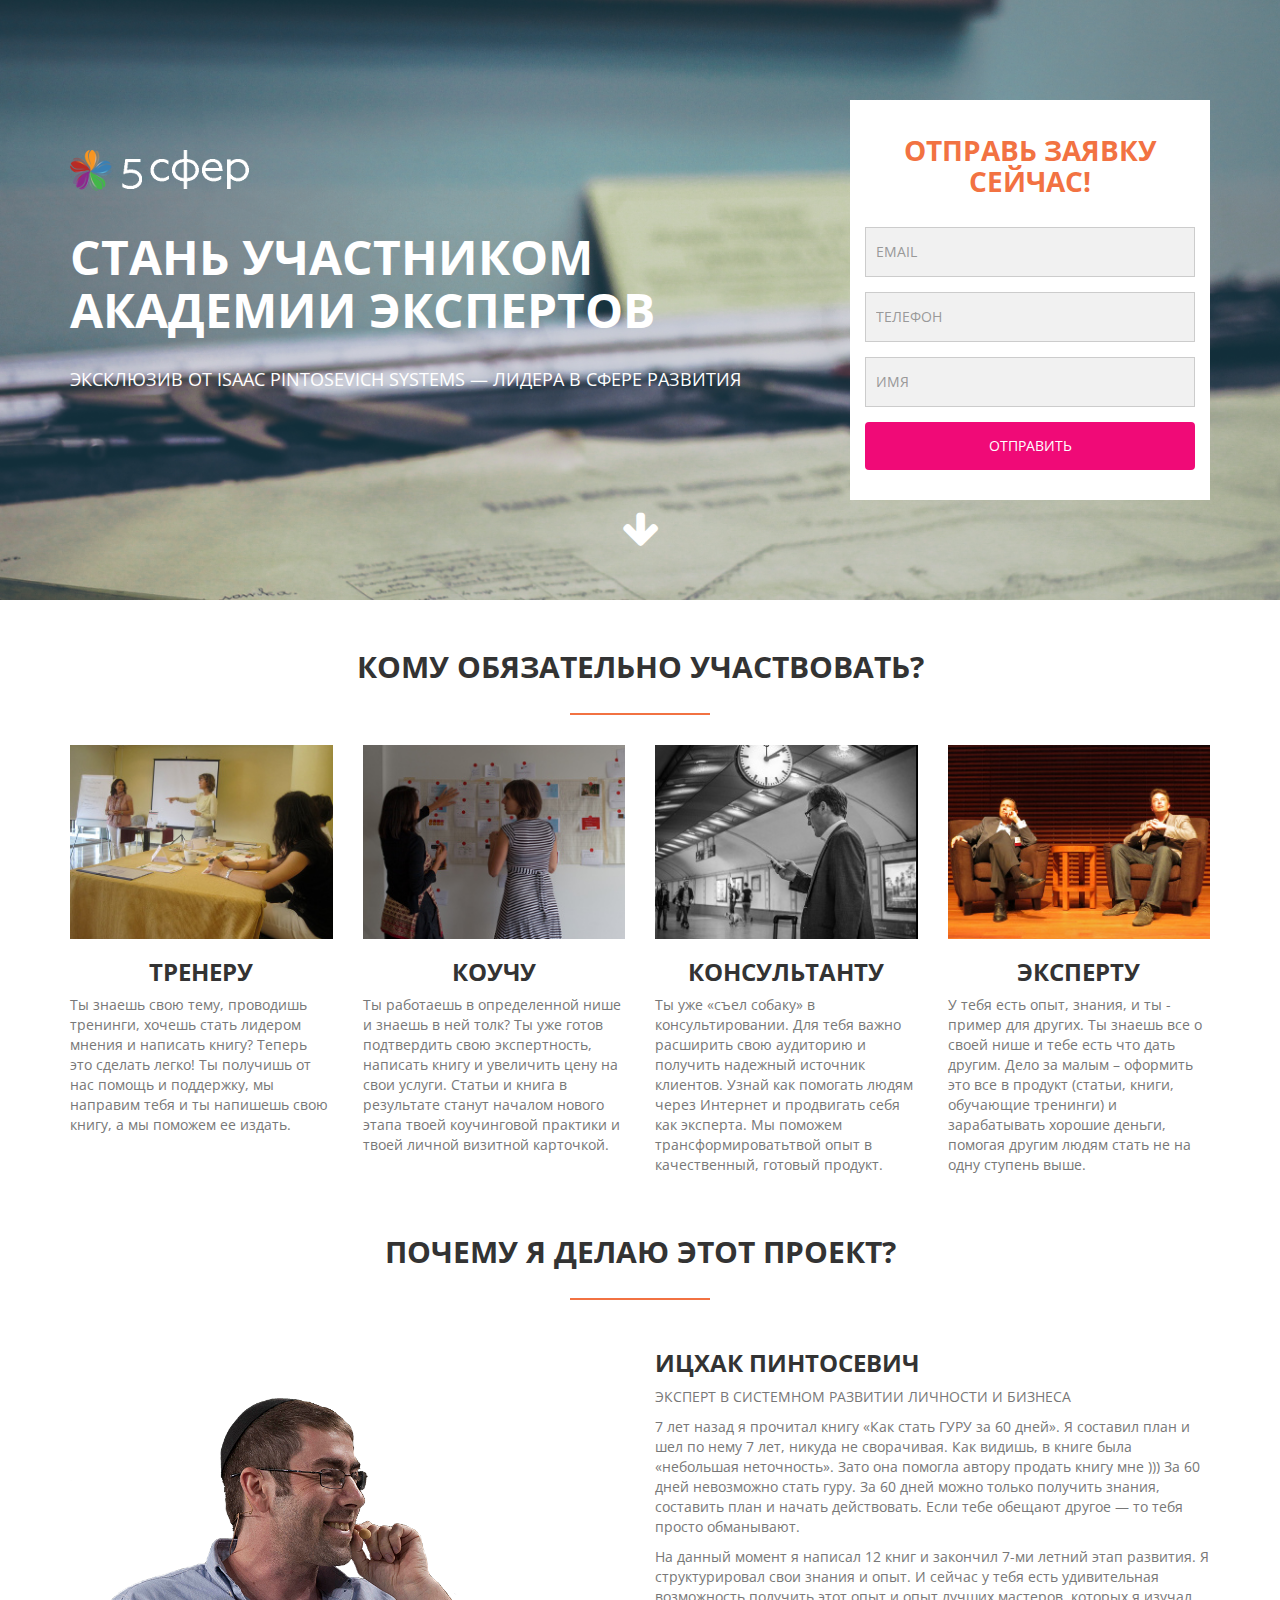
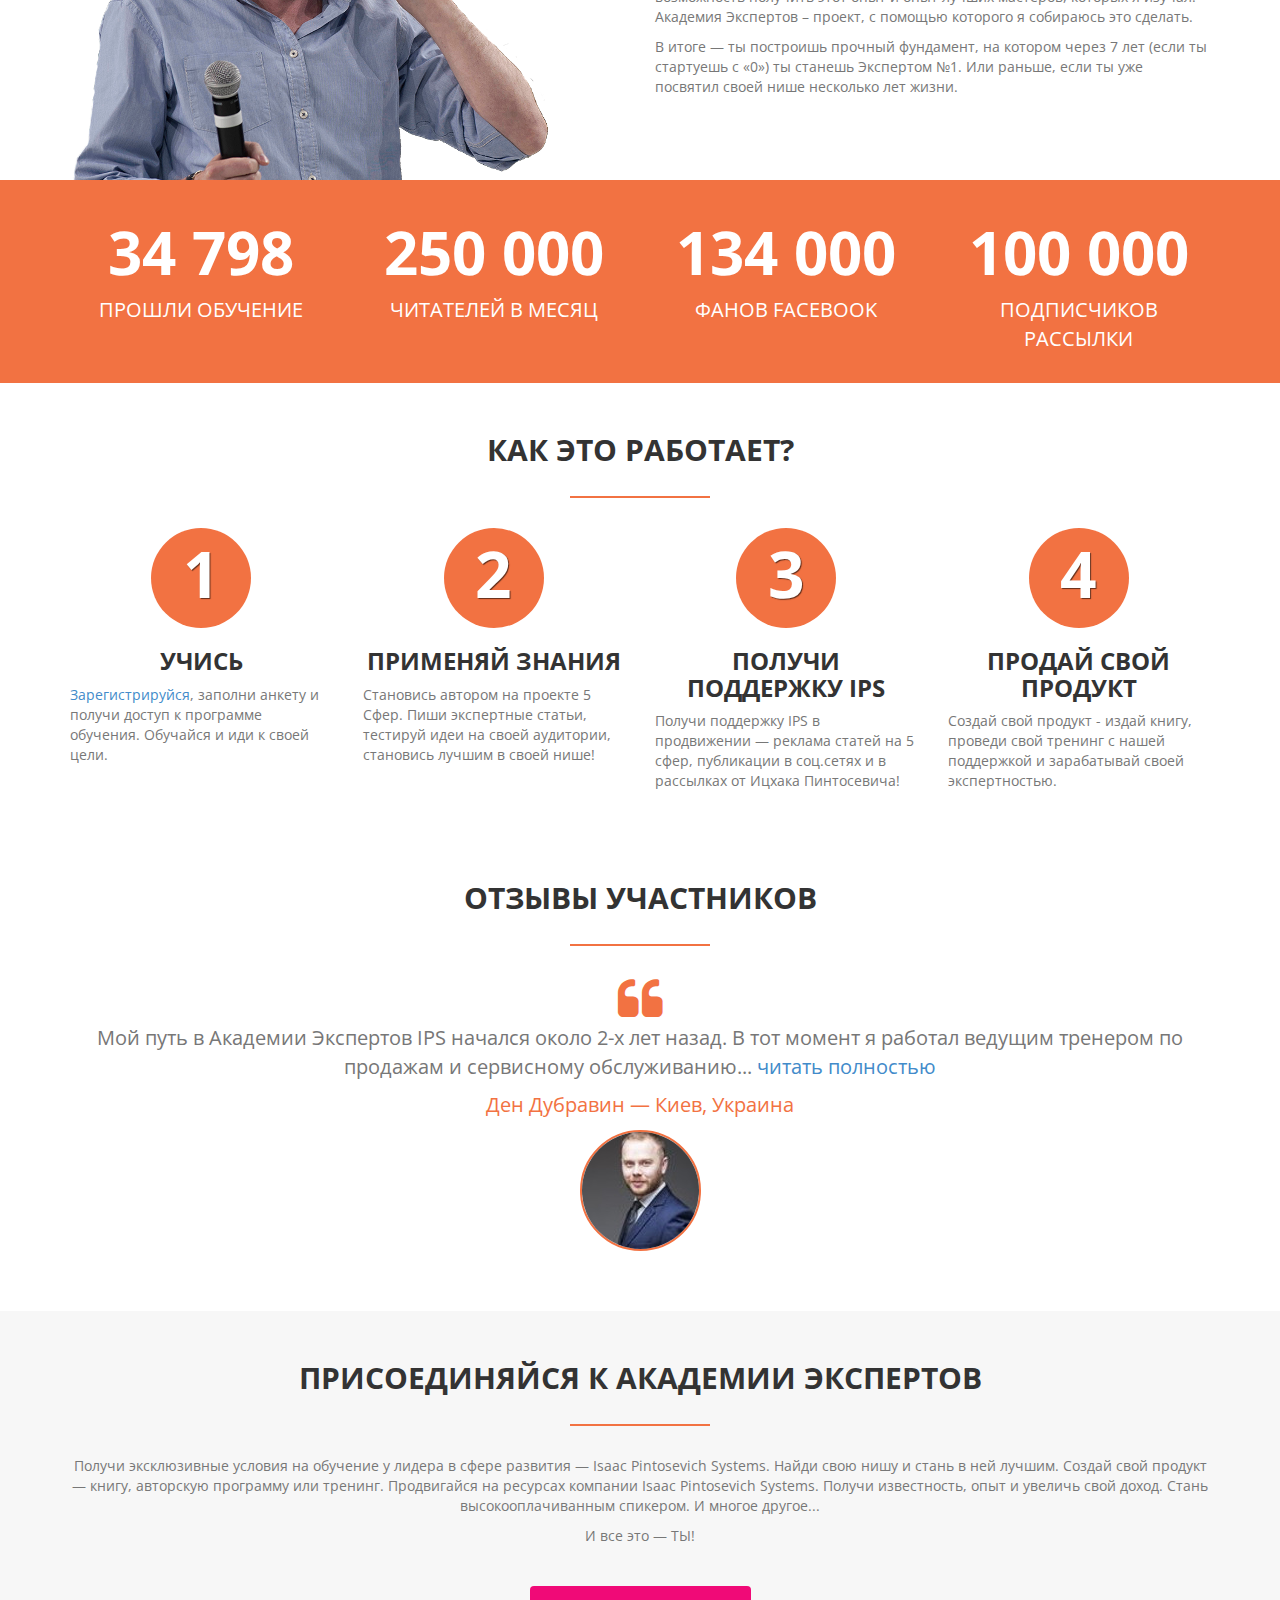
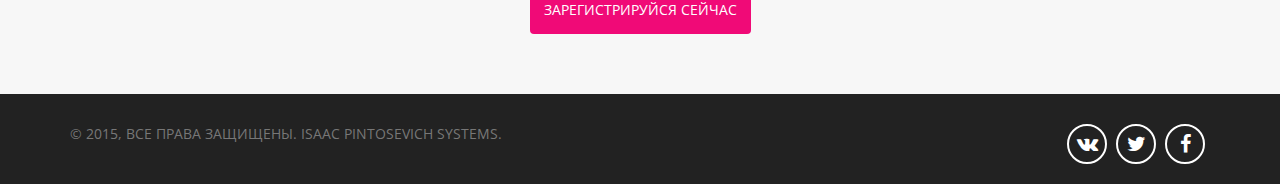
==== academy.html @ e72169f4 "initial commit" ====
<!DOCTYPE html>
<html lang="ru">	
	<head>
		<meta charset="utf-8">
		<meta http-equiv="X-UA-Compatible" content="IE=edge">
		<meta name="viewport" content="width=device-width, initial-scale=1">
		<title>Title Page</title>

		<!-- Bootstrap CSS -->
		<!--link href="https://maxcdn.bootstrapcdn.com/bootstrap/3.3.5/css/bootstrap.min.css" rel="stylesheet"-->
		<link rel="stylesheet" type="text/css" href="bootstrap/css/bootstrap.css">

		<!-- Font Awesome -->
		<link rel="stylesheet" href="https://maxcdn.bootstrapcdn.com/font-awesome/4.4.0/css/font-awesome.min.css">
		
		<link rel="stylesheet" type="text/css" href="css/main.css">

		<!-- HTML5 Shim and Respond.js IE8 support of HTML5 elements and media queries -->
		<!-- WARNING: Respond.js doesn't work if you view the page via file:// -->
		<!--[if lt IE 9]>
			<script src="https://oss.maxcdn.com/libs/html5shiv/3.7.0/html5shiv.js"></script>
			<script src="https://oss.maxcdn.com/libs/respond.js/1.4.2/respond.min.js"></script>
		<![endif]-->
	</head>
	<body>
		<header class="header">
			<div class="container">
				<div class="row">
					<div class="col-xs-12 col-sm-12 col-md-8 col-lg-8 heroitem">
						<a class="" href="#" ><img src="images/academy/5sferlogo-157x41-white.png" alt="logo" data-selector="img"></a>
						<h1>Стань участником <br>
						Академии Экспертов</h1>
						<p>Эксклюзив от Isaac Pintosevich Systems — лидера в сфере развития</p>
					</div>
					<div class="col-xs-12 col-sm-12 col-md-4 col-lg-4">
						<form class="ctaform"><a name="register"></a>
						  <h3>Отправь заявку сейчас!</h3>
						  <div class="form-group">
						    <input type="email" class="form-control" id="exampleInputEmail1" placeholder="Email">
						  </div>
						  <div class="form-group">
						    <input type="text" class="form-control" id="exampleInputPhone" placeholder="телефон">
						  </div>
						  <div class="form-group">
						    <input type="text" class="form-control" id="exampleInputName" placeholder="имя">
						  </div>

						  <button type="submit" class="btn btn-default">Отправить</button>
						</form>
					</div>
				</div>
			</div>
			<div class="col-md-12 col-lg-12">
				<div class="scroll-arrow"><a href="#2ndscreen" title=""><i class="fa fa-arrow-down"></i></a></div>
			</div>
		</header>
		<section class="who">
			<div class="container">
				<div class="row">
					<div class="col-xs-12 col-sm-12 col-md-12 col-lg-12"><a name="2ndscreen"></a>
						<h2>Кому обязательно участвовать?</h2>
						<div class="subline"></div>
					</div>
					<article class="col-xs-12 col-sm-6 col-md-6 col-lg-3 target">
					<img src="images/academy/who02.jpg" alt="">
					<span class="textwrap">
						<h3>Тренеру</h3>
						<p>Ты знаешь свою тему, проводишь тренинги, хочешь стать лидером мнения и написать книгу? Теперь это сделать легко! Ты получишь от нас помощь и поддержку, мы направим тебя и ты напишешь свою книгу, а мы поможем ее издать.</p>
					</span>
					</article>
					<article class="col-xs-12 col-sm-6 col-md-6 col-lg-3 target">
						<img src="images/academy/who03.jpg" alt="">
						<span class="textwrap">
							<h3>Коучу</h3>
							<p>Ты работаешь в определенной нише и знаешь в ней толк? Ты уже готов подтвердить свою экспертность, написать книгу и увеличить цену на свои услуги. Статьи и книга в результате станут началом нового этапа твоей коучинговой практики и твоей личной визитной карточкой.</p>
						</span>
					</article>
					<article class="col-xs-12 col-sm-6 col-md-6 col-lg-3 target">
						<img src="images/academy/who01.jpg" alt="">
						<span class="textwrap">
							<h3>Консультанту</h3>
							<p>Ты уже «съел собаку» в консультировании. Для тебя важно расширить свою аудиторию и получить надежный источник клиентов. Узнай как помогать людям через Интернет и продвигать себя как эксперта. Мы поможем трансформироватьтвой опыт в качественный, готовый продукт.</p>
						</span>
					</article>
					<article class="col-xs-12 col-sm-6 col-md-6 col-lg-3 target">
						<img src="images/academy/who04.jpg" alt="">
						<span class="textwrap">
							<h3>Эксперту</h3>
							<p>У тебя есть опыт, знания, и ты - пример для других. Ты знаешь все о своей нише и тебе есть что дать другим. Дело за малым – оформить это все в продукт (статьи, книги, обучающие тренинги) и зарабатывать хорошие деньги, помогая другим людям стать не на одну ступень выше.</p>
						</span>
					</article>
				</div>
			</div>
		</section>
		<section class="about">
			<div class="container">
				<div class="row">
					<div class="col-xs-12 col-sm-12 col-md-12 col-lg-12">
						<h2>Почему я делаю этот проект?</h2>
						<div class="subline"></div>
					</div>
					<div class="col-xs-12 col-sm-12 col-md-6 col-lg-6">
						<img src="images/academy/isaacp-crop.png" alt="team" data-selector="img">
					</div>
					<div class="col-xs-12 col-sm-12 col-md-6 col-lg-6">
						<h3>Ицхак Пинтосевич</h3>
						<p>ЭКСПЕРТ В СИСТЕМНОМ РАЗВИТИИ ЛИЧНОСТИ И БИЗНЕСА</p>
						<p>7 лет назад я прочитал книгу «Как стать ГУРУ за 60 дней». Я составил план и шел по нему 7 лет, никуда не сворачивая. Как видишь, в книге была «небольшая неточность». Зато она помогла автору продать книгу мне ))) За 60 дней невозможно стать гуру. За 60 дней можно только получить знания, составить план и начать действовать. Если тебе обещают другое — то тебя просто обманывают.</p>

						<p>На данный момент я написал 12 книг и закончил 7-ми летний этап развития. Я структурировал свои знания и опыт. И сейчас у тебя есть удивительная возможность получить этот опыт и опыт лучших мастеров, которых я изучал. Академия Экспертов – проект, с помощью которого я собираюсь это сделать.</p>

						<p>В итоге — ты построишь прочный фундамент, на котором через 7 лет (если ты стартуешь с «0») ты станешь Экспертом №1. Или раньше, если ты уже посвятил своей нише несколько лет жизни.</p>
					</div>
				</div>
			</div>
		</section>
		<section class="funfacts">
			<div class="container">
				<div class="row">
					<div class="col-xs-12 col-sm-12 col-md-3 col-lg-3">
						<div class="funnumber">
						34 798
						</div>
						<div class="funfact">
						Прошли обучение
						</div>
					</div>
					<div class="col-xs-12 col-sm-12 col-md-3 col-lg-3">
						<div class="funnumber">
						250 000
						</div>
						<div class="funfact">
						Читателей в месяц	
						</div>
					</div>
					<div class="col-xs-12 col-sm-12 col-md-3 col-lg-3">
						<div class="funnumber">
						134 000
						</div>
						<div class="funfact">
						Фанов Facebook	
						</div>
					</div>
					<div class="col-xs-12 col-sm-12 col-md-3 col-lg-3">
						<div class="funnumber">
						100 000
						</div>
						<div class="funfact">
						Подписчиков рассылки	
						</div>
					</div>
				</div>
			</div>
		</section>
		<section class="steps">
			<div class="container">
				<div class="row">
					<div class="col-xs-12 col-sm-12 col-md-12 col-lg-12">
						<h2>Как это работает?</h2>
						<div class="subline"></div>
					</div>
					<div class="col-xs-12 col-sm-6 col-md-3 col-lg-3">
						<div class="step">
							1
						</div>
						<h3>Учись</h3>
						<p><a href="#register" title="">Зарегистрируйся</a>, заполни анкету и получи доступ к программе обучения. Обучайся и иди к своей цели.</p>
					</div>
					<div class="col-xs-12 col-sm-6 col-md-3 col-lg-3">
						<div class="step">
							2
						</div>
						<h3>Применяй знания</h3>
						<p>Становись автором на проекте 5 Сфер. Пиши экспертные статьи, тестируй идеи на своей аудитории, становись лучшим в своей нише!</p>
					</div>
					<div class="col-xs-12 col-sm-6 col-md-3 col-lg-3">
						<div class="step">
							3
						</div>
						<h3>Получи поддержку IPS</h3>
						<p>Получи поддержку IPS в продвижении — реклама статей на 5 сфер, публикации в соц.сетях и в рассылках от Ицхака Пинтосевича!</p>
					</div>
					<div class="col-xs-12 col-sm-6 col-md-3 col-lg-3">
						<div class="step">
							4
						</div>
						<h3>Продай свой продукт</h3>
						<p>Создай свой продукт - издай книгу, проведи свой тренинг с нашей поддержкой и зарабатывай своей экспертностью.</p>
					</div>
				</div>
			</div>
		</section>
		<section class="testimonials">
			<div class="container">
				<div class="row">
					<div class="col-xs-12 col-sm-12 col-md-12 col-lg-12">
						<h2>Отзывы участников</h2>
						<div class="subline"></div>
					</div>
					<div class="col-xs-12 col-sm-12 col-md-12 col-lg-12 carousel slide" data-ride="carousel" id="carousel-testimonials">
					<div class="carousel-inner" role="listbox">
						<div class="item active">
							<i class="fa fa-quote-left quote"></i>
							<p>Мой путь в Академии Экспертов IPS начался около 2-х лет назад. В тот момент я работал ведущим тренером по продажам и сервисному обслуживанию... <a href="#" target="_blank">читать полностью</a></p>
							<p class="name">Ден Дубравин — Киев, Украина</p>
							<img src="images/academy/den-dubravin.jpg" alt="" class="avatar">
						</div>
						<div class="item">
							<i class="fa fa-quote-left quote"></i>
							<p>Мне нравится как меняется моя жизнь ... Сегодня я автор и инструктор эколифтинга лица (йога для лица). Простыми естественными методами я улучшила свою внешность и помогаю другим женщинам... <a href="http://5sfer.com/20639-kak-ya-izmenila-svoyu-zhizn-i-teper-pomogayu-drugim-zhenshchinam.html" target="_blank">читать полностью</a></p>
							<p class="name">Елена Савчук — Киев, Украина</p>
							<img src="images/academy/elenasavchuk.jpg" alt="" class="avatar">
						</div>
					</div>
					</div>
				</div>
			</div>
		</section>
		<section class="lastcall">
			<div class="container">
				<div class="row">
					<div class="col-xs-12 col-sm-12 col-md-12 col-lg-12">
						<h2>Присоединяйся к Академии Экспертов</h2>
						<div class="subline"></div>
						<p>Получи эксклюзивные условия на обучение у лидера в сфере развития —  Isaac Pintosevich Systems. Найди свою нишу и стань в ней лучшим. Создай свой продукт — книгу, авторскую программу или тренинг. Продвигайся на ресурсах компании Isaac Pintosevich Systems. Получи известность, опыт и увеличь свой доход. Стань высокооплачиванным спикером. И многое другое...</p>
						<p>И все это — ТЫ!</p>
						<a href="#register" type="button" class="btn btn-default">Зарегистрируйся сейчас</a>
					</div>
				</div>
			</div>
		</section>
		<footer class="footer">
			<div class="container">
				<div class="row">
					<div class="col-xs-6 col-sm-6 col-md-6 col-lg-6">
						<span class="copyrights">© 2015, ВСЕ ПРАВА ЗАЩИЩЕНЫ. ISAAC PINTOSEVICH SYSTEMS.</span>
					</div>
					<div class="col-xs-6 col-sm-6 col-md-6 col-lg-6">
						<div class="footer-social">
							<ul>
								<li><a href="#"><i class="fa fa-vk"></i></a></li>
								<li><a href="#"><i class="fa fa-twitter"></i></a></li>
								<li><a href="#"><i class="fa fa-facebook"></i></a></li>
							</ul>
						</div>
					</div>
				</div>
			</div>
		</footer>

		<!-- jQuery -->
		<script src="https://ajax.googleapis.com/ajax/libs/jquery/2.1.4/jquery.min.js"></script>
		<!-- Bootstrap JavaScript -->
		<script src="https://maxcdn.bootstrapcdn.com/bootstrap/3.3.5/js/bootstrap.min.js"></script>
		<script src="js/client.js" charset="utf-8" async defer></script>
	</body>
</html>
---- css/main.css ----
@import url(http://fonts.googleapis.com/css?family=Open+Sans+Condensed:300|Open+Sans:400,700&subset=cyrillic,cyrillic-ext,latin);
@import url(http://fonts.googleapis.com/css?family=Open+Sans+Condensed:300,700&subset=latin,cyrillic);

body {
	font-family: 'Open Sans', sans-serif;
	color: #777;
}
h1, h2, h3, h4, h5, h6 {
	font-family: 'Open Sans Condensed', sans-serif;
	text-transform: uppercase;
}

h1 {
	font-size: 48px;
	padding-top: 20px;
}

h1, h2, h3 {
	font-weight: bolder;
}

h2, h3, h4, h5, h6 {
	color: #333;
	text-align: center;
}

h1, h2 {
	margin-bottom: 30px;
}

.header {
	background-image: url(../images/academy/header-bg-01.jpg);
    background-repeat: no-repeat;
    background-position: 0% top;
    background-size: cover;
    background-attachment: fixed !important;
    background-color: rgba(0, 0, 0, 0);

    color: #FFF;
}

.heroitem {
	padding-top: 50px;
}

	.heroitem p {
		text-transform: uppercase;
		font-size: 18px;
	}

.who, .steps, .testimonials {
	padding-top: 30px;
	padding-bottom: 30px;
}

.about H3 {
	text-align: left !important;
}

.target {
	overflow: hidden;
}

.target img {
	width: 100%;
}

.textwrap {

}

.ctaform {
	padding: 15px;
	padding-bottom: 30px;
	background-color: #FFF;
}
.ctaform h3 {
	color: #f27242;
	font-size: 28px;
	margin-bottom: 30px;
	text-align: center;
}

.ctaform input {
	padding: 12px 10px;
	color: #777;
	font-family: 'Open Sans Condensed', sans-serif;
	text-transform: uppercase;
	padding: 12px 10px;
    color: #777;
    background: #f1f1f1;
    /*border: 1px solid rgba(255,255,255,0);*/
    height: 50px;
    border-radius: 0px;
    box-shadow: none;
    -webkit-box-shadow:none;
}
.ctaform .btn{
	padding:14px 0;
	box-shadow:none;
	border:none;
	width: 100%;
	background-color: #f00a77;
	color: #FFF;
	text-transform: uppercase;

}
.funfacts {
	text-align: center;
	background-color: #f27242;
	color:#fff;
	font-family: 'Open Sans Condensed', sans-serif;
	padding-top: 30px;
}
.funnumber {
	font-size: 60px;
	font-weight: bolder;
}
.funfact {
	text-transform: uppercase;
	font-size: 20px;
	margin-bottom: 30px;
}
.steps {

}

.step {
	font-size: 64px;
	text-align: center;
	background-color: #f27242;
	color: #FFF;
	border-radius: 50%;
	width: 100px;
	height: 100px;
	margin: 0 auto;
	font-weight: bold;
	text-shadow: 1px 1px 1px #602d1a;
}

.testimonials {
	text-align: center;
}

.avatar {
	border-radius: 50%;
	border: 2px solid #f27242;
	margin-bottom: 30px;
	margin-left: auto;
	margin-right: auto;
}

.testimonials p {
	font-size: 20px;
}

.quote {
	color:#f27242;
	font-size: 48px;
	display: block;
}

.name {
	color: #f27242;
	font-family: 'Open Sans Condensed', sans-serif;
}

.lastcall {
	text-align: center;
	background-color: #f7f7f7;
	padding-top: 30px;
	padding-bottom: 60px;
}

.lastcall .btn {
	padding: 14px;
    box-shadow: none;
    border: none;
    background-color: #f00a77;
    color: #FFF;
    text-transform: uppercase;
    margin-top: 30px;
}

.footer {
	padding-top: 30px;
	padding-bottom: 10px;
	background-color: #222;
}
.footer-social {
	text-align: right;
}

.footer li {
	display: inline-block;
	margin-right: 5px;
	text-decoration: none;
	list-style: none;
}

.footer-social li a {
	font-size: 20px;
    color: #fff;
    width: 40px;
    height: 40px;
    border: 2px solid #fff;
    border-radius: 50%;
    text-align: center;
    display: inline-block;
}

.footer-social li a i {
    line-height: 1.8;
}

.subline {
	width: 140px;
	height: 2px;
    background: #f27242;
    margin: 15px auto 10px;
    margin-bottom: 30px;
}

.scroll-arrow {
    bottom: 24px;
    left: 50%;
    z-index: 10;
    font-size: 40px;
    text-align: center;
  }
.scroll-arrow a {
	color: #ffffff;
}


@media (min-width: 768px) {
  	.header {
	  	padding-top: 0px;
	  	padding-bottom: 30px;
  	}
}

@media (min-width: 992px) {
  	.header {
	  	padding-top: 100px;
	  	padding-bottom: 100px;
  	}
}

@media (min-width: 1200px) {
	.header {
		padding-top: 100px;
		padding-bottom: 100px;
	}
}
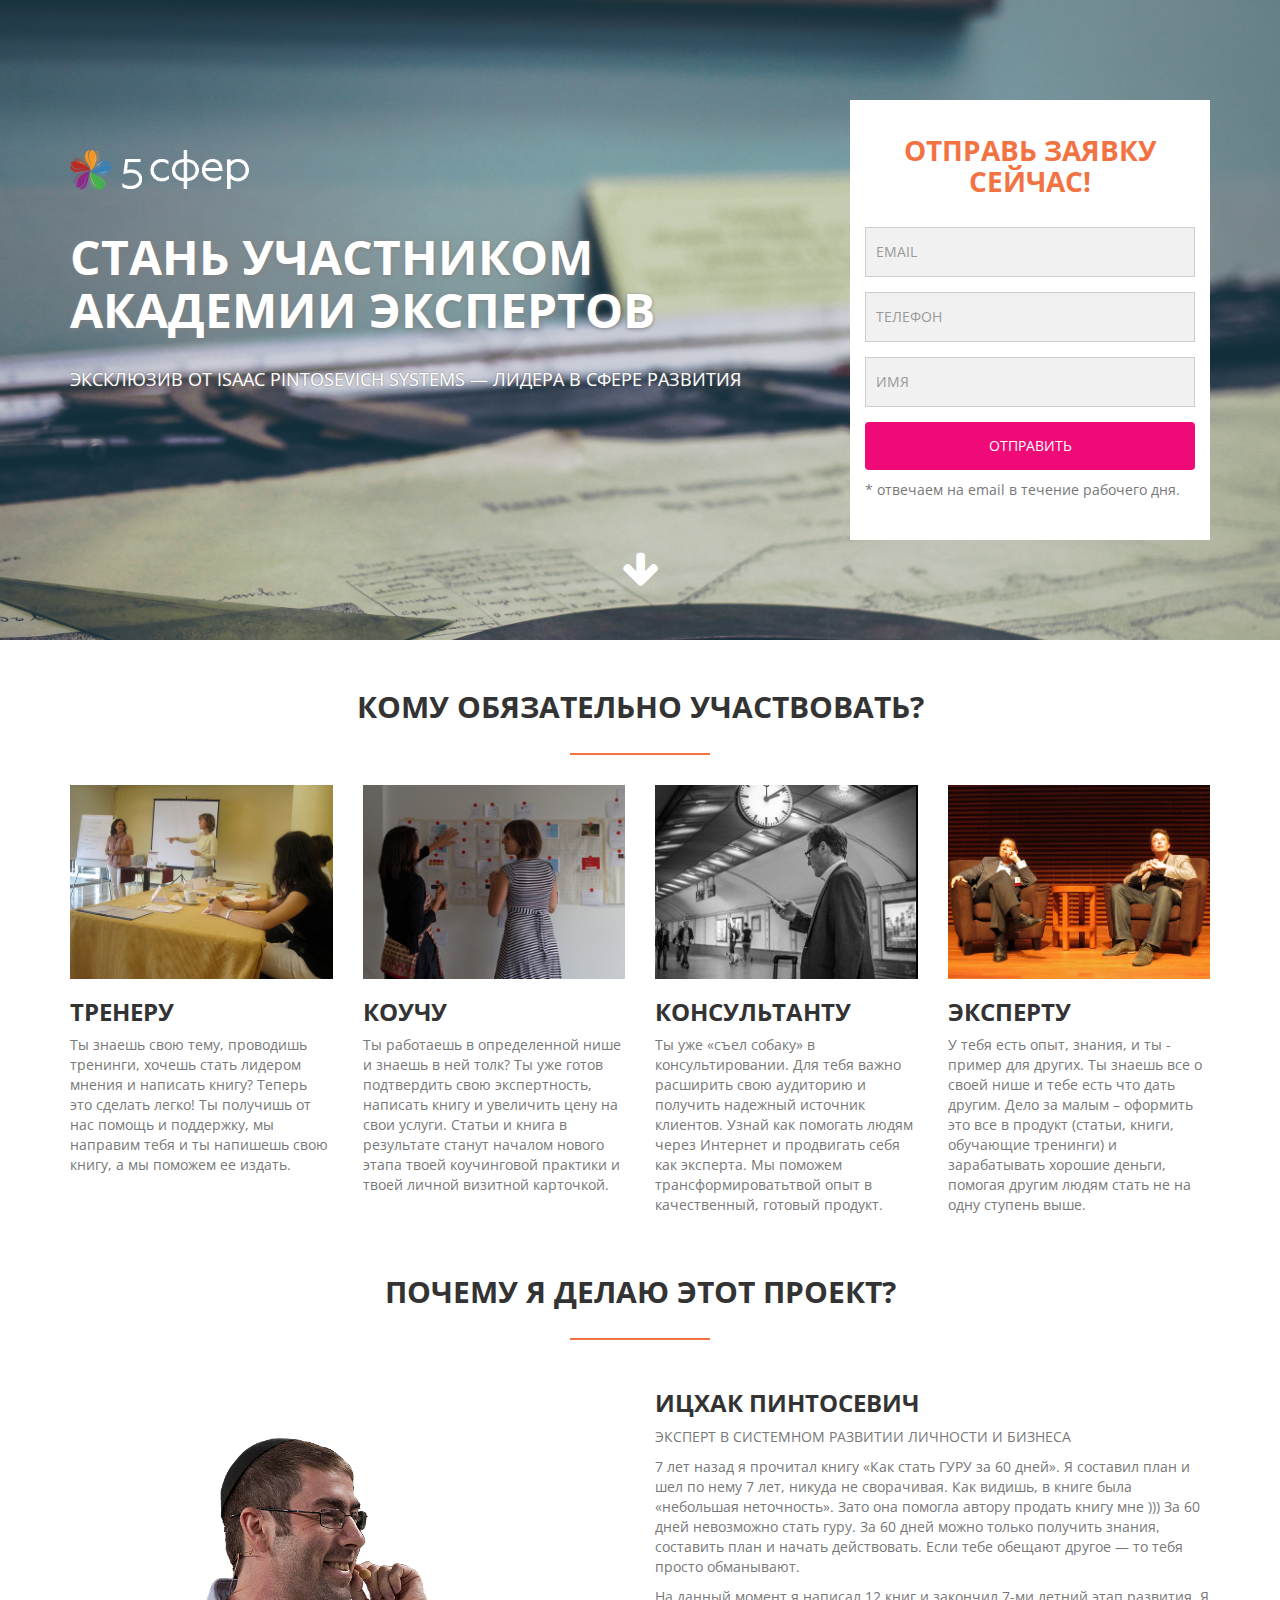
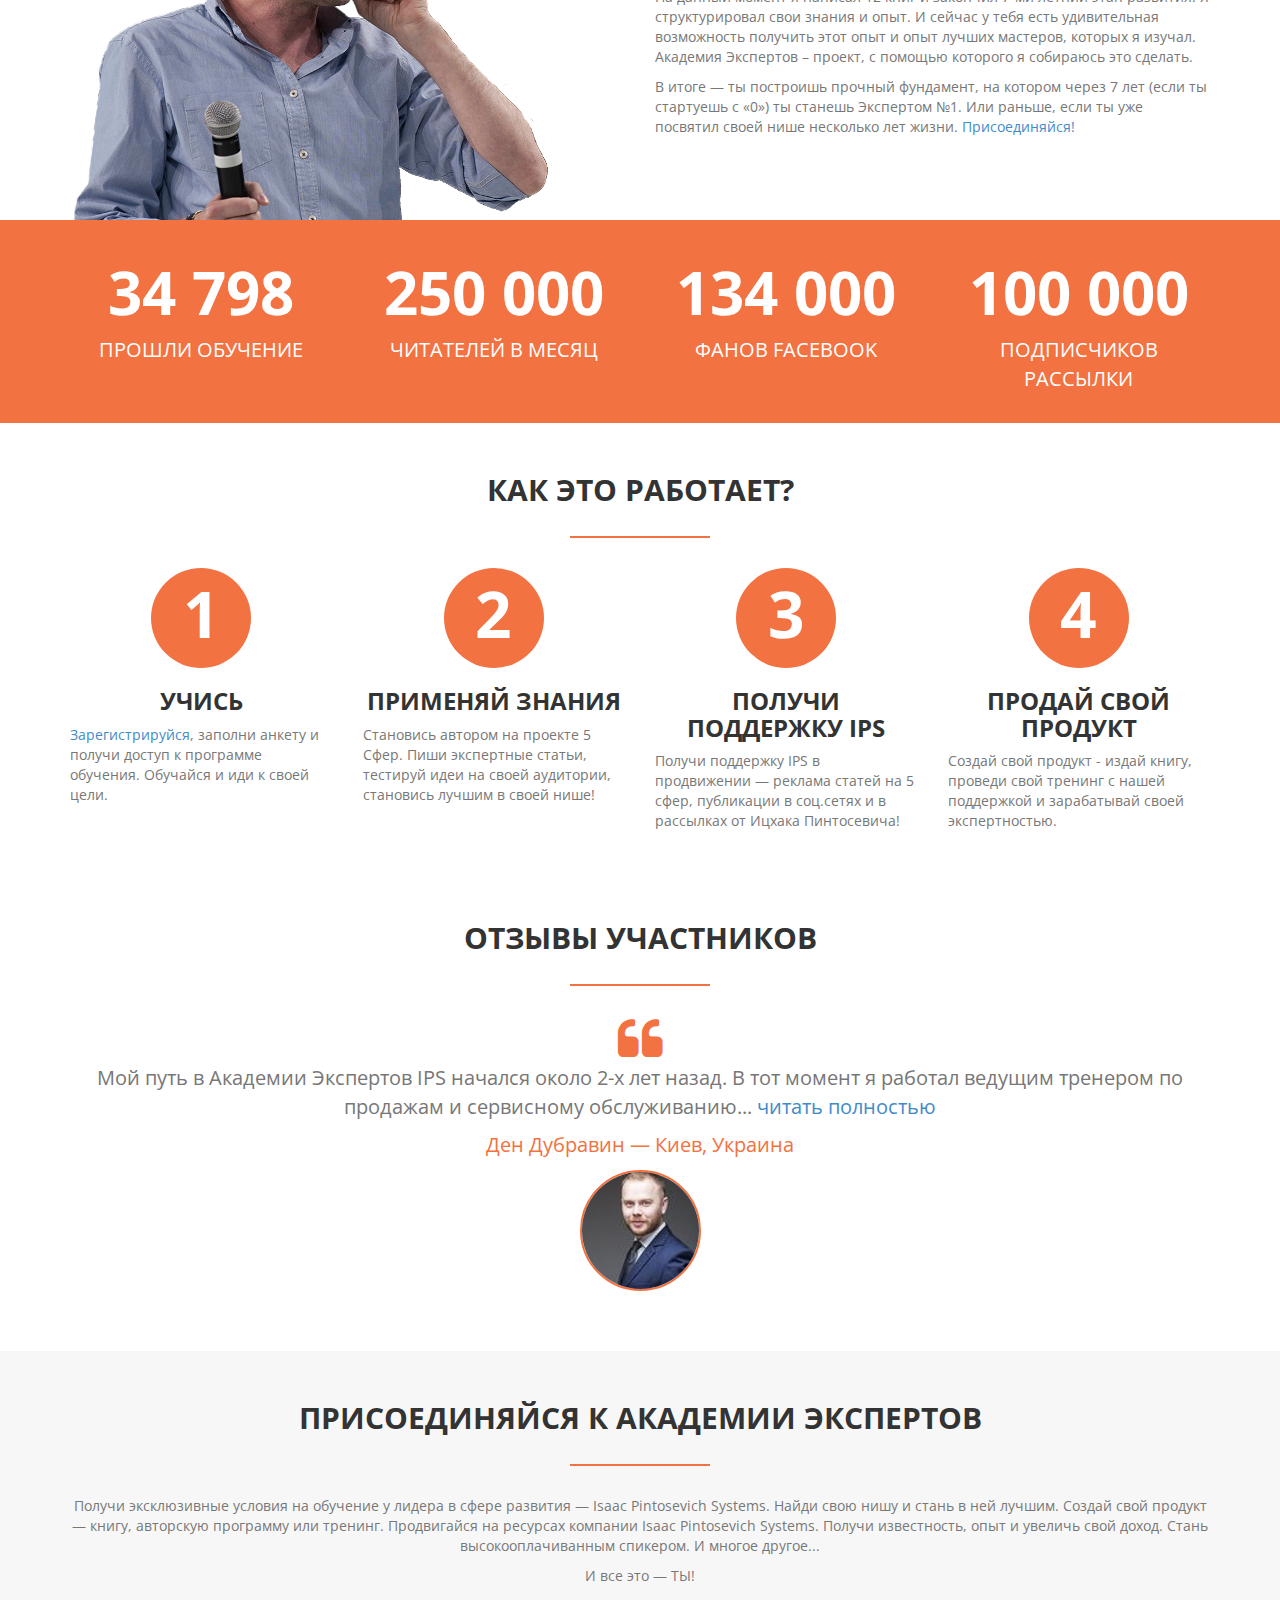
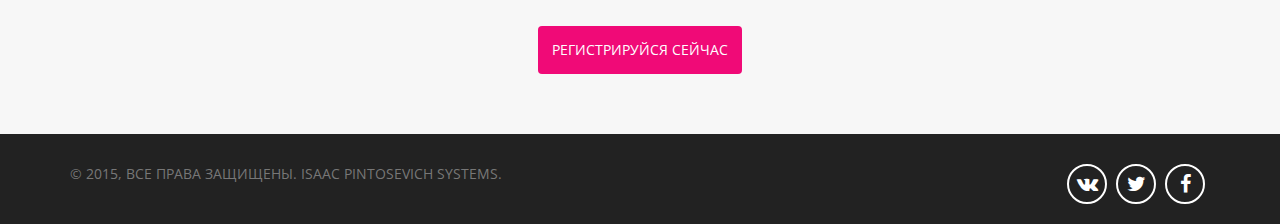
==== commit 9dd9bc90: "minor fix" ====
--- a/academy.html
+++ b/academy.html
@@ -46,6 +46,7 @@
 						  </div>
 
 						  <button type="submit" class="btn btn-default">Отправить</button>
+						  <p>* отвечаем на email в течение рабочего дня.</p>
 						</form>
 					</div>
 				</div>
@@ -109,7 +110,7 @@
 
 						<p>На данный момент я написал 12 книг и закончил 7-ми летний этап развития. Я структурировал свои знания и опыт. И сейчас у тебя есть удивительная возможность получить этот опыт и опыт лучших мастеров, которых я изучал. Академия Экспертов – проект, с помощью которого я собираюсь это сделать.</p>
 
-						<p>В итоге — ты построишь прочный фундамент, на котором через 7 лет (если ты стартуешь с «0») ты станешь Экспертом №1. Или раньше, если ты уже посвятил своей нише несколько лет жизни.</p>
+						<p>В итоге — ты построишь прочный фундамент, на котором через 7 лет (если ты стартуешь с «0») ты станешь Экспертом №1. Или раньше, если ты уже посвятил своей нише несколько лет жизни. <a href="#" title="">Присоединяйся!</a></p>
 					</div>
 				</div>
 			</div>
@@ -224,7 +225,7 @@
 						<div class="subline"></div>
 						<p>Получи эксклюзивные условия на обучение у лидера в сфере развития —  Isaac Pintosevich Systems. Найди свою нишу и стань в ней лучшим. Создай свой продукт — книгу, авторскую программу или тренинг. Продвигайся на ресурсах компании Isaac Pintosevich Systems. Получи известность, опыт и увеличь свой доход. Стань высокооплачиванным спикером. И многое другое...</p>
 						<p>И все это — ТЫ!</p>
-						<a href="#register" type="button" class="btn btn-default">Зарегистрируйся сейчас</a>
+						<a href="#register" type="button" class="btn btn-default">Регистрируйся сейчас</a>
 					</div>
 				</div>
 			</div>
--- a/css/main.css
+++ b/css/main.css
@@ -13,6 +13,7 @@
 h1 {
 	font-size: 48px;
 	padding-top: 20px;
+	text-shadow: 0 1px 4px gray;
 }
 
 h1, h2, h3 {
@@ -46,6 +47,11 @@
 	.heroitem p {
 		text-transform: uppercase;
 		font-size: 18px;
+		text-shadow: 0 0 2px #777;
+	}
+	.ctaform p {
+		color: #777;
+		margin-top: 10px;
 	}
 
 .who, .steps, .testimonials {
@@ -63,6 +69,9 @@
 
 .target img {
 	width: 100%;
+}
+.target H3 {
+	text-align: left;
 }
 
 .textwrap {
@@ -135,7 +144,7 @@
 	height: 100px;
 	margin: 0 auto;
 	font-weight: bold;
-	text-shadow: 1px 1px 1px #602d1a;
+	/*text-shadow: 1px 1px 1px #602d1a;*/
 }
 
 .testimonials {
